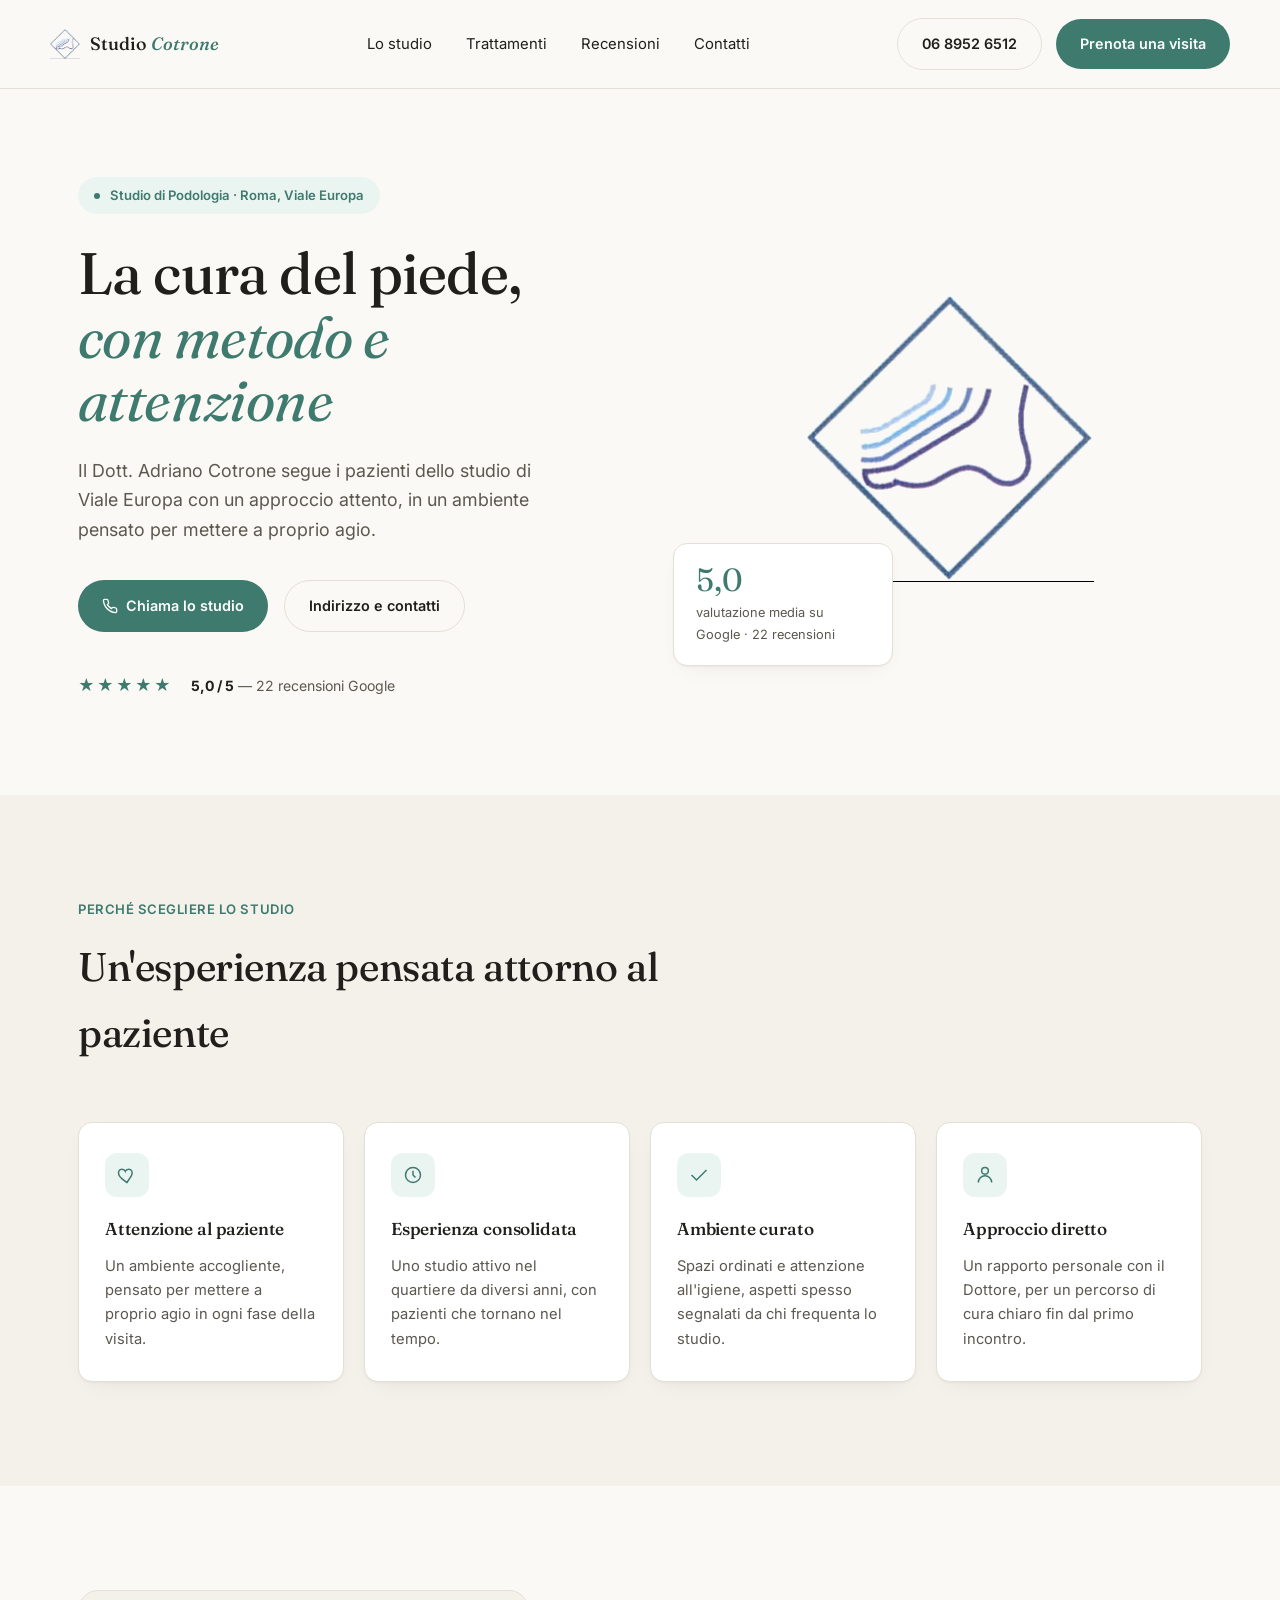
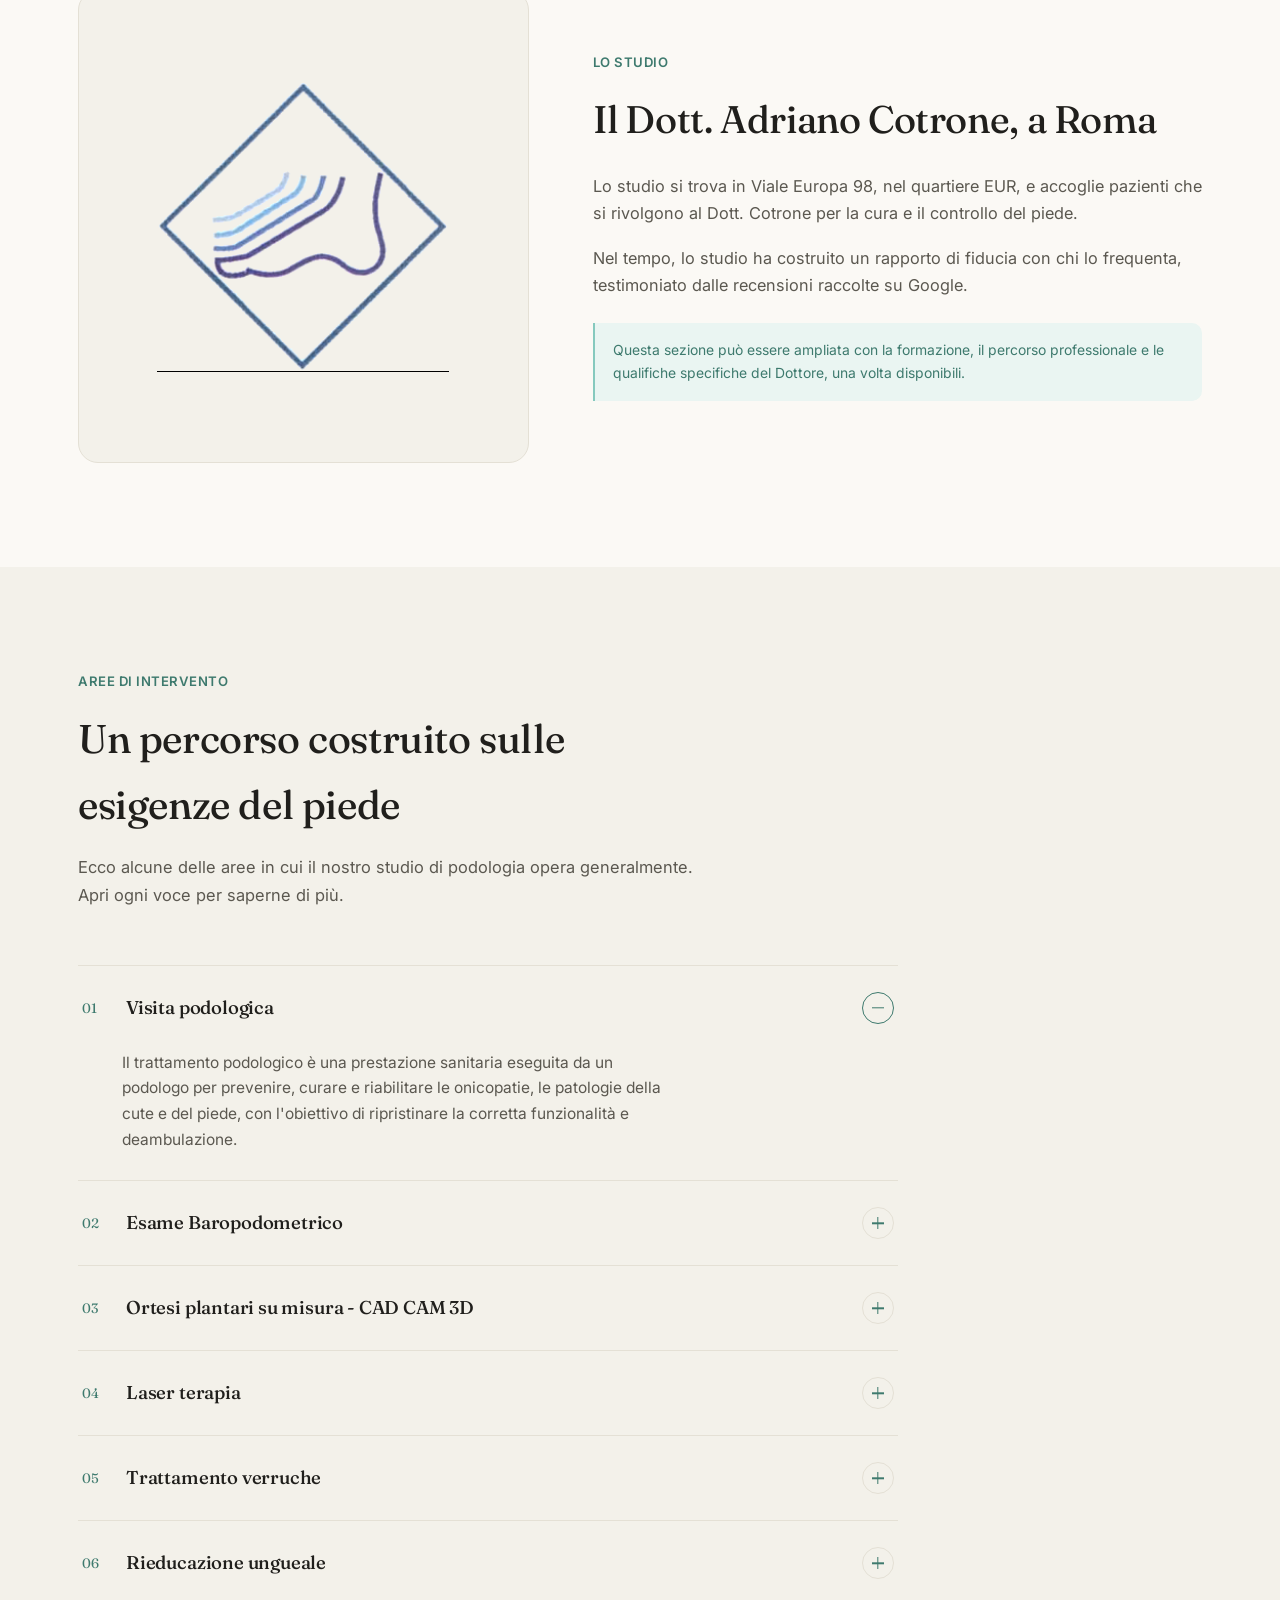
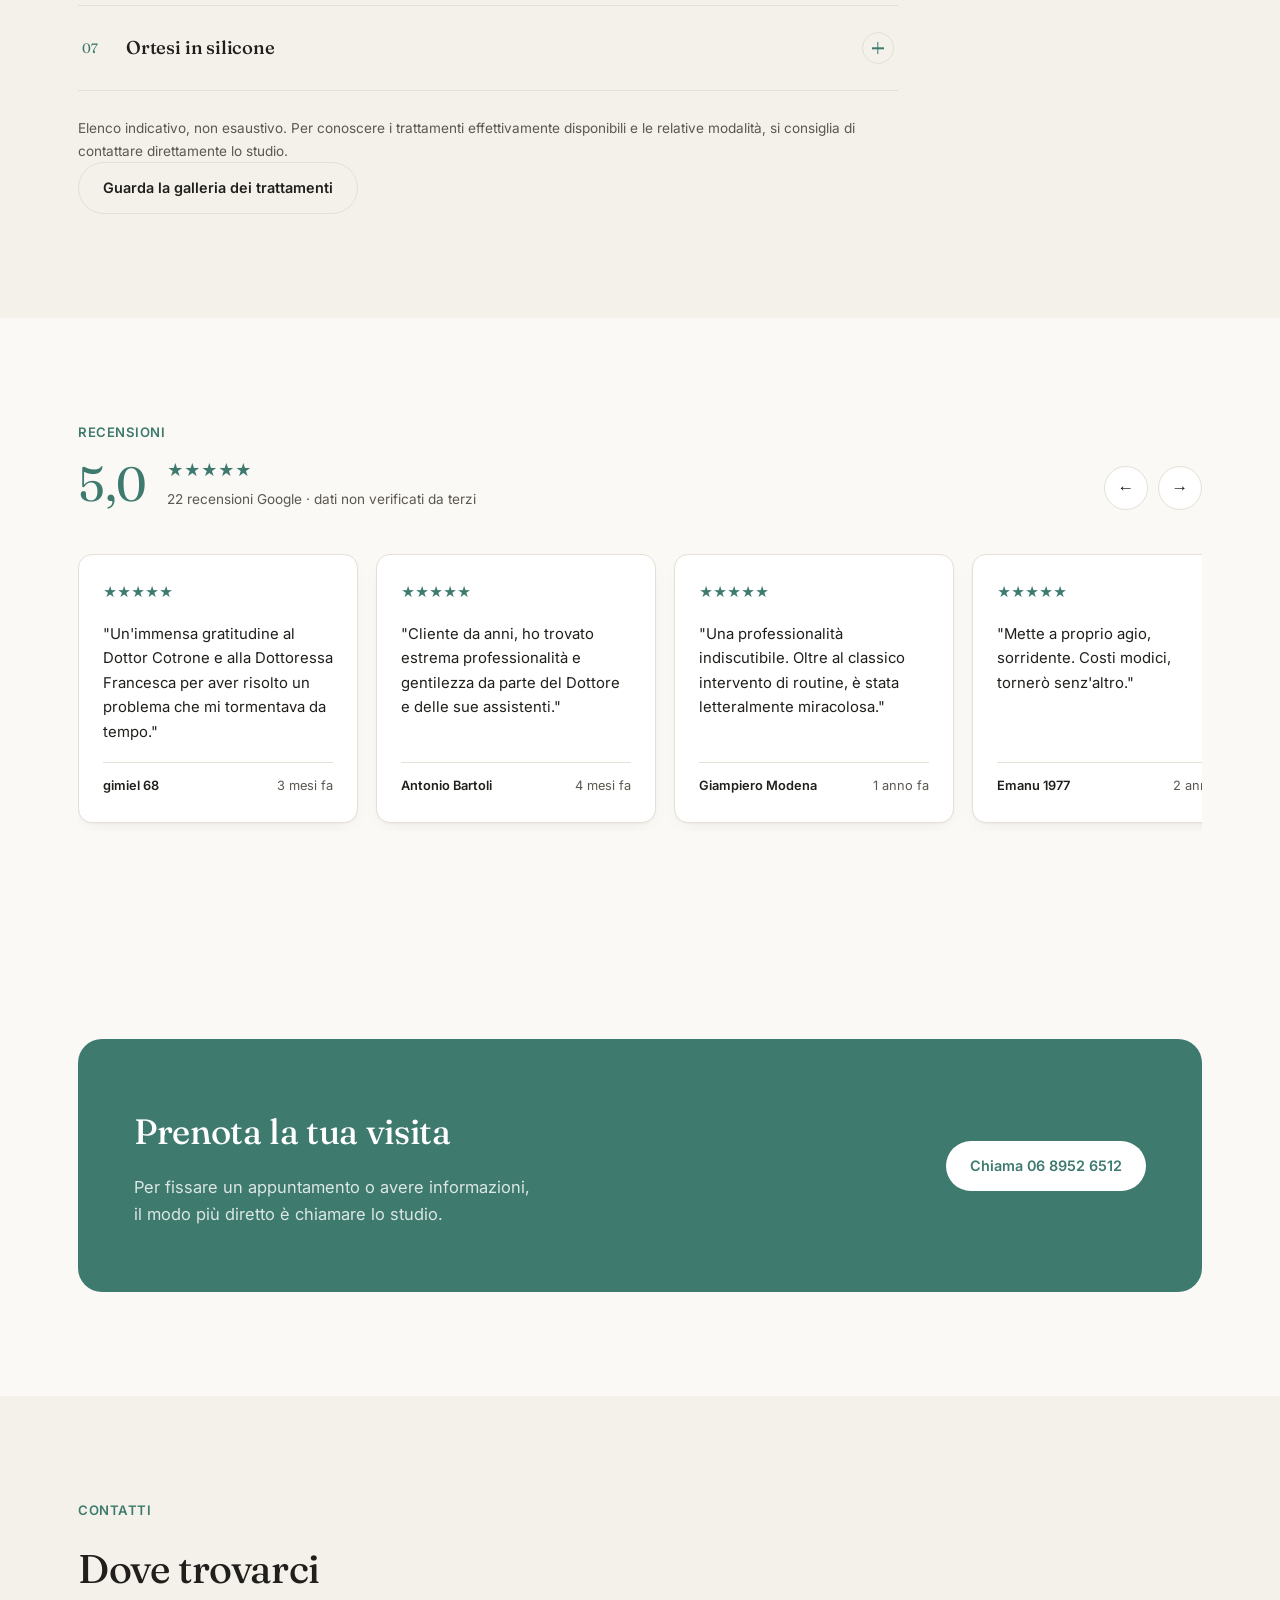
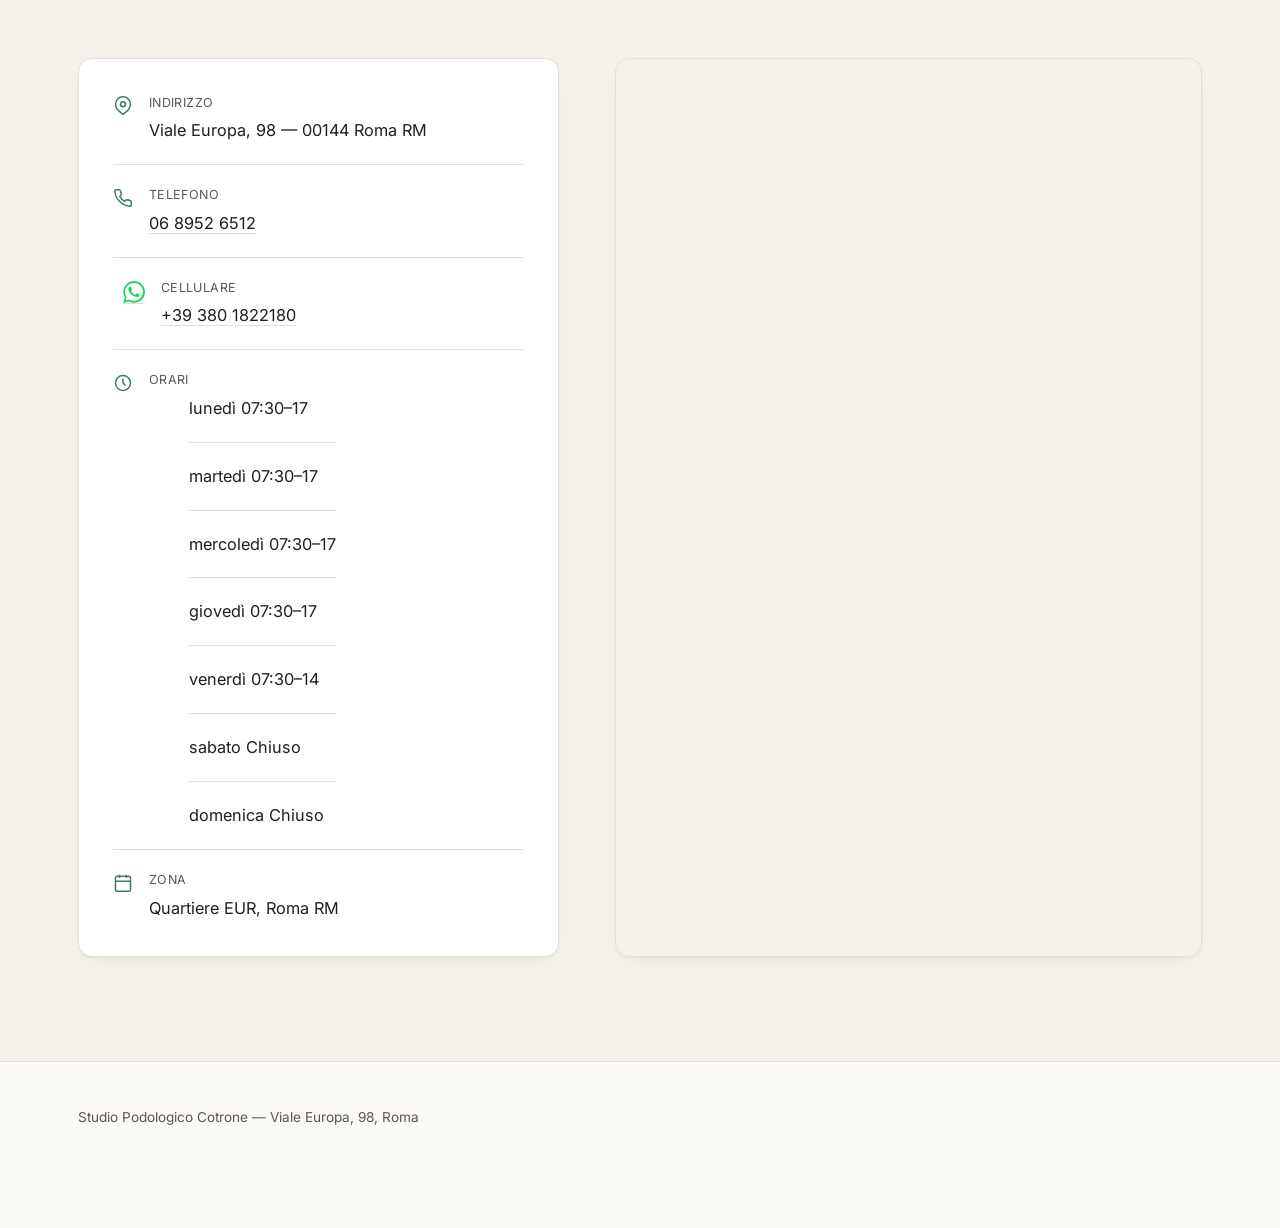
==== index.html @ b19f463c "Add files via upload" ====
<!DOCTYPE html>
<html lang="it">
<head>
<meta charset="UTF-8">
<meta name="viewport" content="width=device-width, initial-scale=1.0">
<title>Podologo Adriano Dott. Cotrone — Studio di Podologia a Roma</title>
<meta name="description" content="Studio di podologia del Dott. Adriano Cotrone, Viale Europa 98, Roma. Visite podologiche e trattamenti per la cura del piede.">
<link rel="preconnect" href="https://fonts.googleapis.com">
<link rel="preconnect" href="https://fonts.gstatic.com" crossorigin>
<link href="https://fonts.googleapis.com/css2?family=Fraunces:opsz,wght@9..144,340;9..144,440;9..144,560;9..144,620&family=Inter:wght@400;500;600;700&display=swap" rel="stylesheet">
<link rel="stylesheet" href="style.css">
</head>
<body>

<header id="siteHeader">
  <div class="wrap headerbar">
    <a class="brand" href="#top">
  <img class="mark" src="/media/logo-cotrone.png" alt="Studio Podologico Cotrone" width="30" height="30">
  <span class="name">Studio <em>Cotrone</em></span>
</a>
    <nav class="main-nav" aria-label="Navigazione principale">
      <a href="#chi-siamo">Lo studio</a>
      <a href="#trattamenti">Trattamenti</a>
      <a href="#recensioni">Recensioni</a>
      <a href="#contatti">Contatti</a>
    </nav>
    <div class="header-actions">
      <a class="btn btn-outline" href="tel:0689526512">06 8952 6512</a>
      <a class="btn btn-primary" href="prenota.html">Prenota una visita</a>
      <button class="hamburger" id="hamburger" aria-label="Apri il menu" aria-expanded="false"><span></span></button>
    </div>
  </div>
</header>

<div class="mobile-drawer" id="mobileDrawer">
  <a href="#chi-siamo">Lo studio</a>
  <a href="#trattamenti">Trattamenti</a>
  <a href="#recensioni">Recensioni</a>
  <a href="#contatti">Contatti</a>
  <a class="btn btn-primary" href="tel:0689526512">Chiama 06 8952 6512</a>
</div>

<main id="top">

  <section class="hero">
    <div class="wrap hero-grid">
      <div>
        <div class="eyebrow reveal in"><span class="dot"></span> Studio di Podologia · Roma, Viale Europa</div>
        <h1 class="reveal in">La cura del piede, <em>con metodo e attenzione</em></h1>
        <p class="lede reveal in">Il Dott. Adriano Cotrone segue i pazienti dello studio di Viale Europa con un approccio attento, in un ambiente pensato per mettere a proprio agio.</p>
        <div class="hero-actions reveal in">
          <a class="btn btn-primary" href="tel:0689526512">
            <svg width="16" height="16" viewBox="0 0 24 24" fill="none" stroke="currentColor" stroke-width="2"><path d="M22 16.92v3a2 2 0 0 1-2.18 2 19.79 19.79 0 0 1-8.63-3.07 19.5 19.5 0 0 1-6-6 19.79 19.79 0 0 1-3.07-8.67A2 2 0 0 1 4.11 2h3a2 2 0 0 1 2 1.72c.127.96.361 1.903.7 2.81a2 2 0 0 1-.45 2.11L8.09 9.91a16 16 0 0 0 6 6l1.27-1.27a2 2 0 0 1 2.11-.45c.907.339 1.85.573 2.81.7A2 2 0 0 1 22 16.92z"/></svg>
            Chiama lo studio
          </a>
          <a class="btn btn-outline" href="#contatti">Indirizzo e contatti</a>
        </div>
        <div class="trust-row reveal in">
          <span class="stars">★★★★★</span>
          <span class="trust-text"><strong>5,0 / 5</strong> — 22 recensioni Google</span>
        </div>
      </div>

      <div class="hero-visual reveal in">
  <div class="frame logo-frame">
    <img 
      src="/media/logo-cotrone.png" 
      alt="Logo Studio Podologico Cotrone"
      class="hero-logo"
    >
  </div>

  <div class="float-card">
    <div class="num">5,0</div>
    <div class="lab">valutazione media su Google · 22 recensioni</div>
  </div>
</div>
        
      </div>
    </div>
  </section>

  <section class="surface">
    <div class="wrap">
      <div class="section-head reveal">
        <div class="kicker">Perché scegliere lo studio</div>
        <h2>Un'esperienza pensata attorno al paziente</h2>
      </div>
      <div class="feature-grid">
        <div class="feature-card reveal">
          <div class="icon"><svg width="20" height="20" viewBox="0 0 24 24" fill="none" stroke="currentColor" stroke-width="1.8"><path d="M12 21s-7-4.35-9.5-8.5C0.7 8.5 2.5 5 6 5c2 0 3.5 1.2 4 2.5C10.5 6.2 12 5 14 5c3.5 0 5.3 3.5 3.5 7.5C15 16.65 12 21 12 21z"/></svg></div>
          <h3>Attenzione al paziente</h3>
          <p>Un ambiente accogliente, pensato per mettere a proprio agio in ogni fase della visita.</p>
        </div>
        <div class="feature-card reveal">
          <div class="icon"><svg width="20" height="20" viewBox="0 0 24 24" fill="none" stroke="currentColor" stroke-width="1.8"><circle cx="12" cy="12" r="9"/><path d="M12 7v5l3 3"/></svg></div>
          <h3>Esperienza consolidata</h3>
          <p>Uno studio attivo nel quartiere da diversi anni, con pazienti che tornano nel tempo.</p>
        </div>
        <div class="feature-card reveal">
          <div class="icon"><svg width="20" height="20" viewBox="0 0 24 24" fill="none" stroke="currentColor" stroke-width="1.8"><path d="M3 12l6 6L21 6"/></svg></div>
          <h3>Ambiente curato</h3>
          <p>Spazi ordinati e attenzione all'igiene, aspetti spesso segnalati da chi frequenta lo studio.</p>
        </div>
        <div class="feature-card reveal">
          <div class="icon"><svg width="20" height="20" viewBox="0 0 24 24" fill="none" stroke="currentColor" stroke-width="1.8"><path d="M20 21a8 8 0 1 0-16 0"/><circle cx="12" cy="7" r="4"/></svg></div>
          <h3>Approccio diretto</h3>
          <p>Un rapporto personale con il Dottore, per un percorso di cura chiaro fin dal primo incontro.</p>
        </div>
      </div>
    </div>
  </section>

  <section id="chi-siamo">
    <div class="wrap about-grid">
      <div class="about-visual reveal">
  <img 
    src="/media/logo-cotrone.png" 
    alt="Logo Studio Podologico Cotrone"
    class="about-logo"
  >
</div>
      <div class="about-text">
        <div class="kicker reveal">Lo studio</div>
        <h2 class="reveal" style="margin-bottom:22px; font-size:clamp(1.9rem,3.4vw,2.4rem);">Il Dott. Adriano Cotrone, a Roma</h2>
        <p class="reveal">Lo studio si trova in Viale Europa 98, nel quartiere EUR, e accoglie pazienti che si rivolgono al Dott. Cotrone per la cura e il controllo del piede.</p>
        <p class="reveal">Nel tempo, lo studio ha costruito un rapporto di fiducia con chi lo frequenta, testimoniato dalle recensioni raccolte su Google.</p>
        <div class="note-inline reveal">Questa sezione può essere ampliata con la formazione, il percorso professionale e le qualifiche specifiche del Dottore, una volta disponibili.</div>
      </div>
    </div>
  </section>

  <section class="surface" id="trattamenti">
    <div class="wrap">
      <div class="section-head reveal">
        <div class="kicker">Aree di intervento</div>
        <h2>Un percorso costruito sulle esigenze del piede</h2>
        <p>Ecco alcune delle aree in cui il nostro studio di podologia opera generalmente. Apri ogni voce per saperne di più.</p>
      </div>

      <div class="accordion reveal">
        <details class="acc-item" open>
          <summary>
            <div class="acc-title"><span class="idx">01</span><h3>Visita podologica</h3></div>
            <span class="acc-icon"></span>
          </summary>
          <div class="acc-body">Il trattamento podologico è una prestazione sanitaria eseguita da un podologo per prevenire, curare e riabilitare le onicopatie, le patologie della cute e del piede, con l'obiettivo di ripristinare la corretta funzionalità e deambulazione.</div>
        </details>
        <details class="acc-item">
          <summary>
            <div class="acc-title"><span class="idx">02</span><h3>Esame Baropodometrico</h3></div>
            <span class="acc-icon"></span>
          </summary>
          <div class="acc-body">L’esame baropodometrico o analisi del passo è un esame strumentale non invasivo che ci consente di valutare l’appoggio del piede. Con il test baropodometrico, effettuato con l’ausilio della pedana computerizzata, siamo in grado di rilevare e registrare la pressione statica e dinamica esercitata dai piedi al suolo.</div>
        </details>
        <details class="acc-item">
          <summary>
            <div class="acc-title"><span class="idx">03</span><h3>Ortesi plantari su misura - CAD CAM 3D</h3></div>
            <span class="acc-icon"></span>
          </summary>
          <div class="acc-body">Le ortesi plantari sono dispositivi medici su misura personalizzate in base alle necessità specifiche del paziente, tenendo conto delle sue deformità, della mobilità articolare e delle condizioni generali di salute.</div>
        </details>
        <details class="acc-item">
          <summary>
            <div class="acc-title"><span class="idx">04</span><h3>Laser terapia</h3></div>
            <span class="acc-icon"></span>
          </summary>
          <div class="acc-body">Con la laser terapia in podologia possiamo trattare: <ul>
            <li> Micosi e onicomicosi</li>
            <li> ⁠Verruche plantari</li>  
            <li> Algie del piede (Metatarsalgia, Fascite plantare, Tallonite) </li>
            <li> Trattamento antinfiammatorio e antiedemigeno</li>
            <li> ⁠Lesioni cutanee (Ulcere, lesioni da pressione)</li>
</ul>
</div>
        </details>


        <details class="acc-item">
          <summary>
            <div class="acc-title"><span class="idx">05</span><h3>Trattamento verruche </h3></div>
            <span class="acc-icon"></span>
          </summary>
          <div class="acc-body">Trattamento realizzato con metodi chimici o fisici in base alle necessità del paziente.</div>
        </details>


        <details class="acc-item">
  <summary>
    <div class="acc-title">
      <span class="idx">06</span>
      <h3>Rieducazione ungueale</h3>
    </div>
    <span class="acc-icon"></span>
  </summary>
  <div class="acc-body">
    Trattamento effettuato tramite metodiche di ORTONIXIA e RICOSTRUZIONE della lamina ungueale
  </div>
</details>

<details class="acc-item">
  <summary>
    <div class="acc-title">
      <span class="idx">07</span>
      <h3>Ortesi in silicone</h3>
    </div>
    <span class="acc-icon"></span>
  </summary>
  <div class="acc-body">
    Le ortesi in silicone (o ortoplastie) sono dispositivi medici su misura modellati direttamente sul piede del paziente per proteggere, correggere o dare sollievo alle dita.
  </div>
</details>

      </div>
      <p class="acc-note">Elenco indicativo, non esaustivo. Per conoscere i trattamenti effettivamente disponibili e le relative modalità, si consiglia di contattare direttamente lo studio.</p>
      <p class="acc-cta"><a class="btn btn-outline" href="trattamenti.html">Guarda la galleria dei trattamenti</a></p>
    </div>
  </section>

  <section id="recensioni">
    <div class="wrap">
      <div class="rev-top reveal">
        <div>
          <div class="kicker">Recensioni</div>
          <div class="rev-score">
            <span class="big">5,0</span>
            <div>
              <div class="stars">★★★★★</div>
              <div class="sub">22 recensioni Google · dati non verificati da terzi</div>
            </div>
          </div>
        </div>
        <div class="rev-nav-btns">
          <button type="button" id="revPrev" aria-label="Recensioni precedenti">←</button>
          <button type="button" id="revNext" aria-label="Recensioni successive">→</button>
        </div>
      </div>

      <div class="rev-scroller reveal" id="revScroller">
        <div class="rev-card"><div class="stars-sm">★★★★★</div><p class="quote">"Un'immensa gratitudine al Dottor Cotrone e alla Dottoressa Francesca per aver risolto un problema che mi tormentava da tempo."</p><div class="who"><strong>gimiel 68</strong><span>3 mesi fa</span></div></div>
        <div class="rev-card"><div class="stars-sm">★★★★★</div><p class="quote">"Cliente da anni, ho trovato estrema professionalità e gentilezza da parte del Dottore e delle sue assistenti."</p><div class="who"><strong>Antonio Bartoli</strong><span>4 mesi fa</span></div></div>
        <div class="rev-card"><div class="stars-sm">★★★★★</div><p class="quote">"Una professionalità indiscutibile. Oltre al classico intervento di routine, è stata letteralmente miracolosa."</p><div class="who"><strong>Giampiero Modena</strong><span>1 anno fa</span></div></div>
        <div class="rev-card"><div class="stars-sm">★★★★★</div><p class="quote">"Mette a proprio agio, sorridente. Costi modici, tornerò senz'altro."</p><div class="who"><strong>Emanu 1977</strong><span>2 anni fa</span></div></div>
        <div class="rev-card"><div class="stars-sm">★★★★★</div><p class="quote">"Elevata professionalità, personale gentile e preparato. Studio ben curato, con spiccata attenzione alla sterilità."</p><div class="who"><strong>Gianluca Nicolai</strong><span>5 anni fa</span></div></div>
        <div class="rev-card"><div class="stars-sm">★★★★★</div><p class="quote">"Mio marito, con piedi molto problematici, l'ha definito il miglior podologo a cui si sia mai affidato."</p><div class="who"><strong>Loretta Baldassarri</strong><span>8 anni fa</span></div></div>
        <div class="rev-card"><div class="stars-sm">★★★★★</div><p class="quote">"Un punto di riferimento: professionalità unita a eleganza e cortesia."</p><div class="who"><strong>Elisabetta Vellone</strong><span>8 mesi fa</span></div></div>
        <div class="rev-card"><div class="stars-sm">★★★★★</div><p class="quote">"Persone molto disponibili e qualificate: hanno risolto subito il problema al piede."</p><div class="who"><strong>Alberto Amodeo</strong><span>7 anni fa</span></div></div>
        <div class="rev-card"><div class="stars-sm">★★★★★</div><p class="quote">"Personale altamente qualificato: risolve sempre i problemi dovuti a scarpe strette e postura errata."</p><div class="who"><strong>Claire Re</strong><span>6 anni fa</span></div></div>
        <div class="rev-card"><div class="stars-sm">★★★★★</div><p class="quote">"Ho portato mia figlia di 4 anni per un problema all'alluce: disponibili, gentili e professionali."</p><div class="who"><strong>I&amp;D</strong><span>4 anni fa</span></div></div>
        <div class="rev-card"><div class="stars-sm">★★★★★</div><p class="quote">"Ambiente pulito e ben organizzato, sia negli appuntamenti che nella professionalità."</p><div class="who"><strong>Paolo Volante</strong><span>5 anni fa</span></div></div>
        <div class="rev-card"><div class="stars-sm">★★★★★</div><p class="quote">"Ho risolto un problema enorme che mi portavo da mesi: ringrazio il dottore e tutto il suo staff."</p><div class="who"><strong>Maria Antonietta Conforti</strong><span>3 anni fa</span></div></div>
        <div class="rev-card"><div class="stars-sm">★★★★★</div><p class="quote">"Ringrazio il dottore e tutto il fantastico staff per la competenza e la professionalità."</p><div class="who"><strong>Laura Venturi</strong><span>3 anni fa</span></div></div>
        <div class="rev-card"><div class="stars-sm">★★★★★</div><p class="quote">"Ha risolto tutti i miei problemi, anche quelli posturali."</p><div class="who"><strong>Emanuele G.</strong><span>8 anni fa</span></div></div>
        <div class="rev-card"><div class="stars-sm">★★★★★</div><p class="quote">"Super podologo, ha risolto tutti i miei problemi."</p><div class="who"><strong>Claudio T</strong><span>1 anno fa</span></div></div>
        <div class="rev-card"><div class="stars-sm">★★★★★</div><p class="quote empty">Recensione a 5 stelle, senza commento pubblico.</p><div class="who"><strong>Francesca Cusano</strong><span>11 mesi fa</span></div></div>
        <div class="rev-card"><div class="stars-sm">★★★★★</div><p class="quote empty">Recensione a 5 stelle, senza commento pubblico.</p><div class="who"><strong>Ale</strong><span>1 anno fa</span></div></div>
        <div class="rev-card"><div class="stars-sm">★★★★★</div><p class="quote empty">Recensione a 5 stelle, senza commento pubblico.</p><div class="who"><strong>Valeria Mazzei</strong><span>2 anni fa</span></div></div>
        <div class="rev-card"><div class="stars-sm">★★★★★</div><p class="quote empty">Recensione a 5 stelle, senza commento pubblico.</p><div class="who"><strong>Francesca Palladino</strong><span>3 anni fa</span></div></div>
        <div class="rev-card"><div class="stars-sm">★★★★★</div><p class="quote empty">Recensione a 5 stelle, senza commento pubblico.</p><div class="who"><strong>Sabrina Sciamanna</strong><span>4 anni fa</span></div></div>
        <div class="rev-card"><div class="stars-sm">★★★★★</div><p class="quote empty">Recensione a 5 stelle, senza commento pubblico.</p><div class="who"><strong>Valeria Piscione</strong><span>8 anni fa</span></div></div>
        <div class="rev-card"><div class="stars-sm">★★★★★</div><p class="quote empty">Recensione a 5 stelle, senza commento pubblico.</p><div class="who"><strong>Daniele Morichi</strong><span>9 anni fa</span></div></div>
      </div>
    </div>
  </section>

  <section>
    <div class="wrap">
      <div class="cta-banner reveal">
        <div>
          <h2>Prenota la tua visita</h2>
          <p>Per fissare un appuntamento o avere informazioni, il modo più diretto è chiamare lo studio.</p>
        </div>
        <a class="btn btn-primary" href="tel:0689526512">Chiama 06 8952 6512</a>
      </div>
    </div>
  </section>

  <section class="surface" id="contatti">
    <div class="wrap">
      <div class="section-head reveal">
        <div class="kicker">Contatti</div>
        <h2>Dove trovarci</h2>
      </div>
      <div class="contact-grid">
        <div class="info-card reveal">
          <ul class="info-rows">
            <li>
              <svg class="ic" viewBox="0 0 24 24" fill="none" stroke="currentColor" stroke-width="1.8"><path d="M21 10c0 6-9 12-9 12s-9-6-9-12a9 9 0 1 1 18 0z"/><circle cx="12" cy="10" r="3"/></svg>
              <div><div class="k">Indirizzo</div><div class="v">Viale Europa, 98 — 00144 Roma RM</div></div>
            </li>
            <li>
              <svg class="ic" viewBox="0 0 24 24" fill="none" stroke="currentColor" stroke-width="1.8"><path d="M22 16.92v3a2 2 0 0 1-2.18 2 19.79 19.79 0 0 1-8.63-3.07 19.5 19.5 0 0 1-6-6 19.79 19.79 0 0 1-3.07-8.67A2 2 0 0 1 4.11 2h3a2 2 0 0 1 2 1.72c.127.96.361 1.903.7 2.81a2 2 0 0 1-.45 2.11L8.09 9.91a16 16 0 0 0 6 6l1.27-1.27a2 2 0 0 1 2.11-.45c.907.339 1.85.573 2.81.7A2 2 0 0 1 22 16.92z"/></svg>
              <div><div class="k">Telefono</div><div class="v"><a href="tel:0689526512">06 8952 6512</a></div></div>
            </li>

            

            <li>
              <div class="v">
  
  <a href="https://wa.me/393801822180" class="whatsapp-link" target="_blank" aria-label="Contatta su WhatsApp">
    <svg viewBox="0 0 24 24" aria-hidden="true">
      <path d="M20.5 3.5A11.8 11.8 0 0 0 12.1 0C5.6 0 .3 5.3.3 11.8c0 2.1.6 4.2 1.7 6L.2 24l6.3-1.7a11.8 11.8 0 0 0 5.6 1.4h.1c6.5 0 11.8-5.3 11.8-11.8 0-3.2-1.2-6.2-3.5-8.4zM12.1 21.7c-1.8 0-3.6-.5-5.1-1.4l-.4-.2-3.7 1 1-3.6-.2-.4a9.8 9.8 0 1 1 8.4 4.6zm5.4-7.3c-.3-.2-1.8-.9-2.1-1-.3-.1-.5-.2-.7.2-.2.3-.8 1-1 1.2-.2.2-.4.2-.7.1-.3-.2-1.3-.5-2.4-1.5-.9-.8-1.5-1.8-1.7-2.1-.2-.3 0-.5.1-.7.1-.1.3-.4.5-.6.2-.2.2-.3.3-.5.1-.2 0-.4 0-.5-.1-.1-.7-1.7-.9-2.3-.2-.6-.5-.5-.7-.5h-.6c-.2 0-.5.1-.8.4-.3.3-1 1-1 2.5s1.1 2.9 1.2 3.1c.2.2 2.1 3.2 5.1 4.5.7.3 1.3.5 1.7.6.7.2 1.4.2 1.9.1.6-.1 1.8-.7 2.1-1.4.3-.7.3-1.3.2-1.4-.1-.1-.3-.2-.6-.4z"/>
    </svg>
  </a>
</div>
              
              <div><div class="k">Cellulare</div><div class="v"><a href="tel:0689526512">+39 380 1822180</a></div></div>
            </li>

            <li>
              <svg class="ic" viewBox="0 0 24 24" fill="none" stroke="currentColor" stroke-width="1.8"><circle cx="12" cy="12" r="9"/><path d="M12 7v5l3 3"/></svg>
              <div><div class="k">Orari</div><div class="v">
                <ul>
                <li>lunedì	07:30–17</li>                
                <li>martedì	07:30–17</li>
                <li>mercoledì	07:30–17</li>
                <li>giovedì	07:30–17</li>
                <li>venerdì	07:30–14</li>
                <li>sabato	Chiuso</li>
                <li>domenica	Chiuso</li>
              </ul>
              </div></div>
            </li>
            <li>
              <svg class="ic" viewBox="0 0 24 24" fill="none" stroke="currentColor" stroke-width="1.8"><rect x="3" y="4" width="18" height="18" rx="2"/><path d="M16 2v4M8 2v4M3 10h18"/></svg>
              <div><div class="k">Zona</div><div class="v">Quartiere EUR, Roma RM</div></div>
            </li>
          </ul>
        </div>
        <div class="map-card reveal">
          <iframe title="Mappa dello studio" loading="lazy" referrerpolicy="no-referrer-when-downgrade" src="https://www.google.com/maps?q=Viale+Europa+98+00144+Roma+RM&output=embed"></iframe>
        </div>
      </div>
    </div>
  </section>

</main>

<footer>
  <div class="wrap footer-grid">
    <span>Studio Podologico Cotrone — Viale Europa, 98, Roma</span>
    
  </div>
</footer>

<div class="mobile-callbar">
  <a class="btn btn-primary" href="tel:0689526512">
    <svg width="16" height="16" viewBox="0 0 24 24" fill="none" stroke="currentColor" stroke-width="2"><path d="M22 16.92v3a2 2 0 0 1-2.18 2 19.79 19.79 0 0 1-8.63-3.07 19.5 19.5 0 0 1-6-6 19.79 19.79 0 0 1-3.07-8.67A2 2 0 0 1 4.11 2h3a2 2 0 0 1 2 1.72c.127.96.361 1.903.7 2.81a2 2 0 0 1-.45 2.11L8.09 9.91a16 16 0 0 0 6 6l1.27-1.27a2 2 0 0 1 2.11-.45c.907.339 1.85.573 2.81.7A2 2 0 0 1 22 16.92z"/></svg>
    Chiama ora — 06 8952 6512
  </a>
</div>

<script>
  // header shadow on scroll
  var header = document.getElementById('siteHeader');
  window.addEventListener('scroll', function(){
    header.classList.toggle('scrolled', window.scrollY > 8);
  });

  // mobile drawer
  var hamburger = document.getElementById('hamburger');
  var drawer = document.getElementById('mobileDrawer');
  function closeDrawer(){
    drawer.classList.remove('open');
    hamburger.classList.remove('open');
    hamburger.setAttribute('aria-expanded','false');
  }
  hamburger.addEventListener('click', function(){
    var open = drawer.classList.toggle('open');
    hamburger.classList.toggle('open', open);
    hamburger.setAttribute('aria-expanded', open ? 'true' : 'false');
  });
  drawer.querySelectorAll('a').forEach(function(a){ a.addEventListener('click', closeDrawer); });

  // reviews scroller
  var scroller = document.getElementById('revScroller');
  var step = 300;
  document.getElementById('revPrev').addEventListener('click', function(){
    scroller.scrollBy({left: -step * 2, behavior: 'smooth'});
  });
  document.getElementById('revNext').addEventListener('click', function(){
    scroller.scrollBy({left: step * 2, behavior: 'smooth'});
  });

  // scroll reveal
  var reveals = document.querySelectorAll('.reveal:not(.in)');
  if('IntersectionObserver' in window){
    var io = new IntersectionObserver(function(entries){
      entries.forEach(function(e){
        if(e.isIntersecting){ e.target.classList.add('in'); io.unobserve(e.target); }
      });
    }, {threshold:0.12});
    reveals.forEach(function(el){ io.observe(el); });
  } else {
    reveals.forEach(function(el){ el.classList.add('in'); });
  }
</script>

</body>
</html>
---- style.css ----
:root{
    --acqua:#86C9BE;
    --acqua-600:#5FA99A;
    --acqua-700:#3E7A6E;
    --acqua-tint:#EAF5F2;
    --avorio:#FBF9F5;
    --superficie:#F3F1EA;
    --bordo:#E4E0D5;
    --antracite:#201F1C;
    --grigio-testo:#5B5850;
    --beige:#EFE7D8;
    --radius:14px;
    --serif:'Fraunces', serif;
    --sans:'Inter', sans-serif;
    --ombra: 0 1px 2px rgba(32,31,28,0.04), 0 8px 24px -12px rgba(32,31,28,0.10);
  }
  *{box-sizing:border-box;}
  html{scroll-behavior:smooth;}
  @media (prefers-reduced-motion: reduce){
    html{scroll-behavior:auto;}
    *{animation-duration:0.001ms !important; transition-duration:0.001ms !important;}
  }
  body{
    margin:0; background:var(--avorio); color:var(--antracite);
    font-family:var(--sans); font-size:16.5px; line-height:1.65;
    -webkit-font-smoothing:antialiased;
  }
  a{color:inherit;}
  img,svg{max-width:100%; display:block;}
  .wrap{max-width:1180px; margin:0 auto; padding:0 28px;}
  @media (max-width:640px){ .wrap{padding:0 20px;} }
  ::selection{background:var(--acqua); color:var(--antracite);}

  h1,h2,h3{font-family:var(--serif); font-weight:460; margin:0; letter-spacing:-0.01em;}
  p{margin:0;}

  /* ---------------- reveal ---------------- */
  .reveal{opacity:0; transform:translateY(18px); transition:opacity .7s ease, transform .7s ease;}
  .reveal.in{opacity:1; transform:translateY(0);}

  /* ---------------- Header ---------------- */
  header{
    position:sticky; top:0; z-index:100;
    background:rgba(251,249,245,0.9); backdrop-filter:blur(10px);
    border-bottom:1px solid var(--bordo);
    transition:box-shadow .3s ease;
  }
  header.scrolled{box-shadow:0 6px 24px -18px rgba(32,31,28,0.25);}
  .headerbar{display:flex; align-items:center; justify-content:space-between; padding:18px 0;}
  .brand{display:flex; align-items:center; gap:10px; font-family:var(--serif); font-size:1.12rem; font-weight:500; text-decoration:none; color:var(--antracite);}
  .brand .mark{width:30px; height:30px; flex:none; object-fit:contain;}
  .brand .name em{font-style:italic; color:var(--acqua-700);}

  nav.main-nav{display:flex; align-items:center; gap:34px; font-size:0.93rem;}
  nav.main-nav a{text-decoration:none; position:relative; padding:6px 0; color:var(--antracite);}
  nav.main-nav a::after{content:""; position:absolute; left:0; bottom:0; width:100%; height:1.5px; background:var(--acqua-700); transform:scaleX(0); transform-origin:right; transition:transform .25s ease;}
  nav.main-nav a:hover::after{transform:scaleX(1); transform-origin:left;}
  .header-actions{display:flex; align-items:center; gap:14px;}
  .btn{
    display:inline-flex; align-items:center; gap:8px; text-decoration:none;
    font-family:var(--sans); font-weight:600; font-size:0.9rem; cursor:pointer; border:none;
    border-radius:999px; padding:13px 24px; transition:background .2s ease, color .2s ease, transform .15s ease;
  }
  .btn-primary{background:var(--acqua-700); color:#fff;}
  .btn-primary:hover{background:#345F55;}
  .btn-primary:active{transform:scale(0.97);}
  .btn-outline{background:transparent; color:var(--antracite); border:1px solid var(--bordo);}
  .btn-outline:hover{border-color:var(--acqua-700); color:var(--acqua-700);}
  a:focus-visible, button:focus-visible, summary:focus-visible{outline:2px solid var(--acqua-700); outline-offset:3px; border-radius:4px;}

  .hamburger{display:none; width:42px; height:42px; border-radius:50%; border:1px solid var(--bordo); background:transparent; cursor:pointer; position:relative;}
  .hamburger span, .hamburger span::before, .hamburger span::after{
    content:""; position:absolute; left:12px; width:18px; height:1.6px; background:var(--antracite);
    transition:transform .25s ease, opacity .25s ease;
  }
  .hamburger span{top:20px;}
  .hamburger span::before{content:""; top:-6px; left:0;}
  .hamburger span::after{content:""; top:6px; left:0;}
  .hamburger.open span{background:transparent;}
  .hamburger.open span::before{transform:translateY(6px) rotate(45deg);}
  .hamburger.open span::after{transform:translateY(-6px) rotate(-45deg);}

  @media (max-width:860px){
    nav.main-nav{display:none;}
    .header-actions .btn-outline{display:none;}
    .hamburger{display:block;}
  }

  .mobile-drawer{
    position:fixed; inset:0; z-index:99; background:var(--avorio);
    display:flex; flex-direction:column; padding:100px 32px 40px;
    transform:translateY(-8px); opacity:0; pointer-events:none;
    transition:opacity .25s ease, transform .25s ease;
  }
  .mobile-drawer.open{opacity:1; transform:translateY(0); pointer-events:auto;}
  .mobile-drawer a{
    text-decoration:none; color:var(--antracite); font-family:var(--serif); font-size:1.7rem;
    padding:16px 0; border-bottom:1px solid var(--bordo);
  }
  .mobile-drawer .btn{margin-top:30px; justify-content:center;}

  /* ---------------- Hero ---------------- */
  .hero{padding:88px 0 96px; position:relative; overflow:hidden;}
  .hero-grid{display:grid; grid-template-columns:1.05fr 0.95fr; gap:60px; align-items:center;}
  @media (max-width:900px){ .hero-grid{grid-template-columns:1fr; gap:48px;} }
  .eyebrow{display:inline-flex; align-items:center; gap:10px; background:var(--acqua-tint); color:var(--acqua-700); font-size:0.82rem; font-weight:600; padding:8px 16px; border-radius:999px; margin-bottom:28px;}
  .eyebrow .dot{width:6px; height:6px; border-radius:50%; background:var(--acqua-700);}
  h1{font-size:clamp(2.5rem, 4.6vw, 3.65rem); line-height:1.08; max-width:14ch; margin-bottom:24px;}
  h1 em{font-style:italic; color:var(--acqua-700); font-weight:400;}
  .hero p.lede{font-size:1.12rem; color:var(--grigio-testo); max-width:44ch; margin-bottom:36px;}
  .hero-actions{display:flex; gap:16px; flex-wrap:wrap; margin-bottom:40px;}
  .trust-row{display:flex; align-items:center; gap:18px; flex-wrap:wrap;}
  .trust-row .stars{color:var(--acqua-700); letter-spacing:2px; font-size:1rem;}
  .trust-row .trust-text{font-size:0.88rem; color:var(--grigio-testo);}
  .trust-row .trust-text strong{color:var(--antracite);}

  .hero-visual{position:relative;}
  .hero-visual .logo-frame {
  display: flex;
  align-items: center;
  justify-content: center;
  padding: 60px;
}

.whatsapp-link {
  display: inline-flex;
  align-items: center;
  justify-content: center;
  margin-left: 10px;
  vertical-align: middle;
}

.whatsapp-link svg {
  width: 22px;
  height: 22px;
  fill: #25D366;
}

.hero-logo {
  width: 75%;
  height: 75%;
  object-fit: contain;
}
  .float-card{
    position:absolute; bottom:-24px; left:-24px; background:#fff; border:1px solid var(--bordo);
    border-radius:var(--radius); padding:20px 22px; box-shadow:var(--ombra); max-width:220px;
  }
  @media (max-width:520px){ .float-card{left:0; bottom:-18px; padding:16px 18px;} }
  .float-card .num{font-family:var(--serif); font-size:2rem; color:var(--acqua-700); line-height:1;}
  .float-card .lab{font-size:0.8rem; color:var(--grigio-testo); margin-top:6px;}

  /* ---------------- Section shell ---------------- */
  section{padding:104px 0;}
  @media (max-width:640px){ section{padding:72px 0;} }
  .kicker{font-size:0.82rem; font-weight:600; letter-spacing:0.04em; text-transform:uppercase; color:var(--acqua-700); margin-bottom:14px;}
  .section-head{max-width:640px; margin-bottom:56px;}
  .section-head h2{font-size:clamp(1.9rem,3.4vw,2.5rem); margin-bottom:16px;}
  .section-head p{color:var(--grigio-testo); font-size:1.03rem;}

  /* ---------------- Valori / feature cards ---------------- */
  .surface{background:var(--superficie);}
  .feature-grid{display:grid; grid-template-columns:repeat(4,1fr); gap:20px;}
  @media (max-width:940px){ .feature-grid{grid-template-columns:1fr 1fr;} }
  @media (max-width:560px){ .feature-grid{grid-template-columns:1fr;} }
  .feature-card{
    background:#fff; border:1px solid var(--bordo); border-radius:var(--radius); padding:30px 26px;
    box-shadow:var(--ombra); transition:transform .25s ease, box-shadow .25s ease;
  }
  .feature-card:hover{transform:translateY(-4px); box-shadow:0 16px 34px -18px rgba(32,31,28,0.22);}
  .feature-card .icon{
    width:44px; height:44px; border-radius:12px; background:var(--acqua-tint); color:var(--acqua-700);
    display:flex; align-items:center; justify-content:center; margin-bottom:18px;
  }
  .feature-card h3{font-size:1.08rem; margin-bottom:10px; font-weight:520;}
  .feature-card p{font-size:0.92rem; color:var(--grigio-testo);}

  /* ---------------- Chi siamo ---------------- */
  .about-grid{display:grid; grid-template-columns:0.85fr 1.15fr; gap:64px; align-items:center;}
  @media (max-width:900px){ .about-grid{grid-template-columns:1fr; gap:40px;} }
  .about-visual{
    aspect-ratio:1/1.05; border-radius:20px; background:var(--superficie); border:1px solid var(--bordo);
    display:flex; align-items:center; justify-content:center; position:relative; overflow:hidden;
  }
  .about-visual svg{width:62%; height:62%;}
  .about-text p{color:var(--grigio-testo); margin-bottom:18px; font-size:1.02rem;}
  .about-text p:last-of-type{margin-bottom:0;}
  .note-inline{
    margin-top:24px; padding:16px 18px; border-left:2px solid var(--acqua); background:var(--acqua-tint);
    border-radius:0 10px 10px 0; font-size:0.87rem; color:var(--acqua-700);
  }

  /* ---------------- Trattamenti (accordion) ---------------- */
  .accordion{border-top:1px solid var(--bordo); max-width:820px;}
  details.acc-item{border-bottom:1px solid var(--bordo);}
  details.acc-item summary{
    list-style:none; cursor:pointer; padding:26px 4px; display:flex; align-items:center; justify-content:space-between; gap:24px;
  }
  details.acc-item summary::-webkit-details-marker{display:none;}
  .acc-title{display:flex; align-items:center; gap:18px;}
  .acc-title .idx{font-family:var(--serif); font-size:0.85rem; color:var(--acqua-700); min-width:26px;}
  .acc-title h3{font-size:1.16rem; font-weight:500;}
  .acc-icon{flex:none; width:32px; height:32px; border-radius:50%; border:1px solid var(--bordo); position:relative; transition:border-color .2s ease;}
  details[open] .acc-icon{border-color:var(--acqua-700);}
  .acc-icon::before, .acc-icon::after{content:""; position:absolute; top:50%; left:50%; background:var(--acqua-700);}
  .acc-icon::before{width:12px; height:1.4px; transform:translate(-50%,-50%);}
  .acc-icon::after{width:1.4px; height:12px; transform:translate(-50%,-50%); transition:transform .25s ease, opacity .25s ease;}
  details[open] .acc-icon::after{transform:translate(-50%,-50%) rotate(90deg); opacity:0;}
  .acc-body{padding:0 4px 28px 44px; max-width:60ch; color:var(--grigio-testo); font-size:0.97rem;}
  .acc-note{max-width:820px; margin-top:26px; font-size:0.85rem; color:var(--grigio-testo);}

  /* ---------------- Recensioni ---------------- */
  .rev-top{display:flex; align-items:flex-end; justify-content:space-between; flex-wrap:wrap; gap:24px; margin-bottom:44px;}
  .rev-score{display:flex; align-items:center; gap:20px;}
  .rev-score .big{font-family:var(--serif); font-size:3rem; color:var(--acqua-700); line-height:1;}
  .rev-score .stars{color:var(--acqua-700); font-size:1rem; margin-bottom:4px;}
  .rev-score .sub{font-size:0.85rem; color:var(--grigio-testo);}
  .rev-nav-btns{display:flex; gap:10px;}
  .rev-nav-btns button{
    width:44px; height:44px; border-radius:50%; border:1px solid var(--bordo); background:#fff;
    color:var(--antracite); cursor:pointer; font-size:1.05rem; transition:border-color .2s ease, color .2s ease;
  }

  

  .about-logo {
  width: 65%;
  height: 65%;
  object-fit: contain;
}
  
  .rev-nav-btns button:hover{border-color:var(--acqua-700); color:var(--acqua-700);}

  .rev-scroller{
    display:flex; gap:18px; overflow-x:auto; scroll-snap-type:x proximity; padding-bottom:8px;
    -webkit-overflow-scrolling:touch; scrollbar-width:thin; scrollbar-color:var(--acqua-700) var(--superficie);
  }
  .rev-scroller::-webkit-scrollbar{height:6px;}
  .rev-scroller::-webkit-scrollbar-thumb{background:var(--acqua-700); border-radius:4px;}
  .rev-card{
    scroll-snap-align:start; flex:0 0 280px; background:#fff; border:1px solid var(--bordo); border-radius:var(--radius);
    padding:26px 24px; display:flex; flex-direction:column; gap:18px; min-height:200px; box-shadow:var(--ombra);
  }
  .rev-card .stars-sm{color:var(--acqua-700); font-size:0.85rem;}
  .rev-card .quote{font-size:0.93rem; color:var(--antracite); flex:1;}
  .rev-card .quote.empty{color:#9C9789; font-style:italic;}
  .rev-card .who{display:flex; justify-content:space-between; gap:10px; font-size:0.8rem; color:var(--grigio-testo); border-top:1px solid var(--bordo); padding-top:12px;}
  .rev-card .who strong{color:var(--antracite); font-weight:600;}

  /* ---------------- CTA banner ---------------- */
  .cta-banner{
    background:var(--acqua-700); color:#fff; border-radius:24px; padding:64px 56px;
    display:flex; align-items:center; justify-content:space-between; gap:40px; flex-wrap:wrap;
  }
  @media (max-width:640px){ .cta-banner{padding:44px 30px;} }
  .cta-banner h2{color:#fff; font-size:clamp(1.7rem,3.2vw,2.2rem); max-width:16ch;}
  .cta-banner p{color:rgba(255,255,255,0.82); margin-top:12px; max-width:40ch;}
  .cta-banner .btn-primary{background:#fff; color:var(--acqua-700);}
  .cta-banner .btn-primary:hover{background:var(--avorio);}

  /* ---------------- Contatti ---------------- */
  .contact-grid{display:grid; grid-template-columns:0.9fr 1.1fr; gap:56px;}
  @media (max-width:900px){ .contact-grid{grid-template-columns:1fr; gap:36px;} }
  .info-card{background:#fff; border:1px solid var(--bordo); border-radius:var(--radius); padding:34px; box-shadow:var(--ombra);}
  .info-rows{list-style:none; padding:0; margin:0;}
  .info-rows li{padding:20px 0; border-top:1px solid var(--bordo); display:flex; gap:16px; align-items:flex-start;}
  .info-rows li:first-child{border-top:none; padding-top:0;}
  .info-rows li:last-child{padding-bottom:0;}
  .info-rows .ic{width:20px; height:20px; color:var(--acqua-700); flex:none; margin-top:3px;}
  .info-rows .k{font-size:0.78rem; color:var(--grigio-testo); margin-bottom:4px; text-transform:uppercase; letter-spacing:0.03em;}
  .info-rows .v{font-size:1.02rem;}
  .info-rows .v a{text-decoration:none; border-bottom:1px solid var(--bordo);}
  .info-rows .v a:hover{border-color:var(--acqua-700); color:var(--acqua-700);}

  .map-card{border-radius:var(--radius); overflow:hidden; border:1px solid var(--bordo); box-shadow:var(--ombra); min-height:360px;}
  .map-card iframe{width:100%; height:100%; min-height:360px; border:0; display:block;}

  footer{border-top:1px solid var(--bordo); padding:44px 0 100px;}
  .footer-grid{display:flex; justify-content:space-between; align-items:center; flex-wrap:wrap; gap:16px; font-size:0.85rem; color:var(--grigio-testo);}
  @media (max-width:640px){ footer{padding-bottom:110px;} }

  /* ---------------- Mobile call bar ---------------- */
  .mobile-callbar{
    display:none; position:fixed; left:0; right:0; bottom:0; z-index:90;
    background:rgba(251,249,245,0.95); backdrop-filter:blur(10px); border-top:1px solid var(--bordo);
    padding:12px 20px; padding-bottom:calc(12px + env(safe-area-inset-bottom));
  }
  .mobile-callbar a{display:flex; align-items:center; justify-content:center; gap:10px;}
  @media (max-width:760px){ .mobile-callbar{display:block;} }
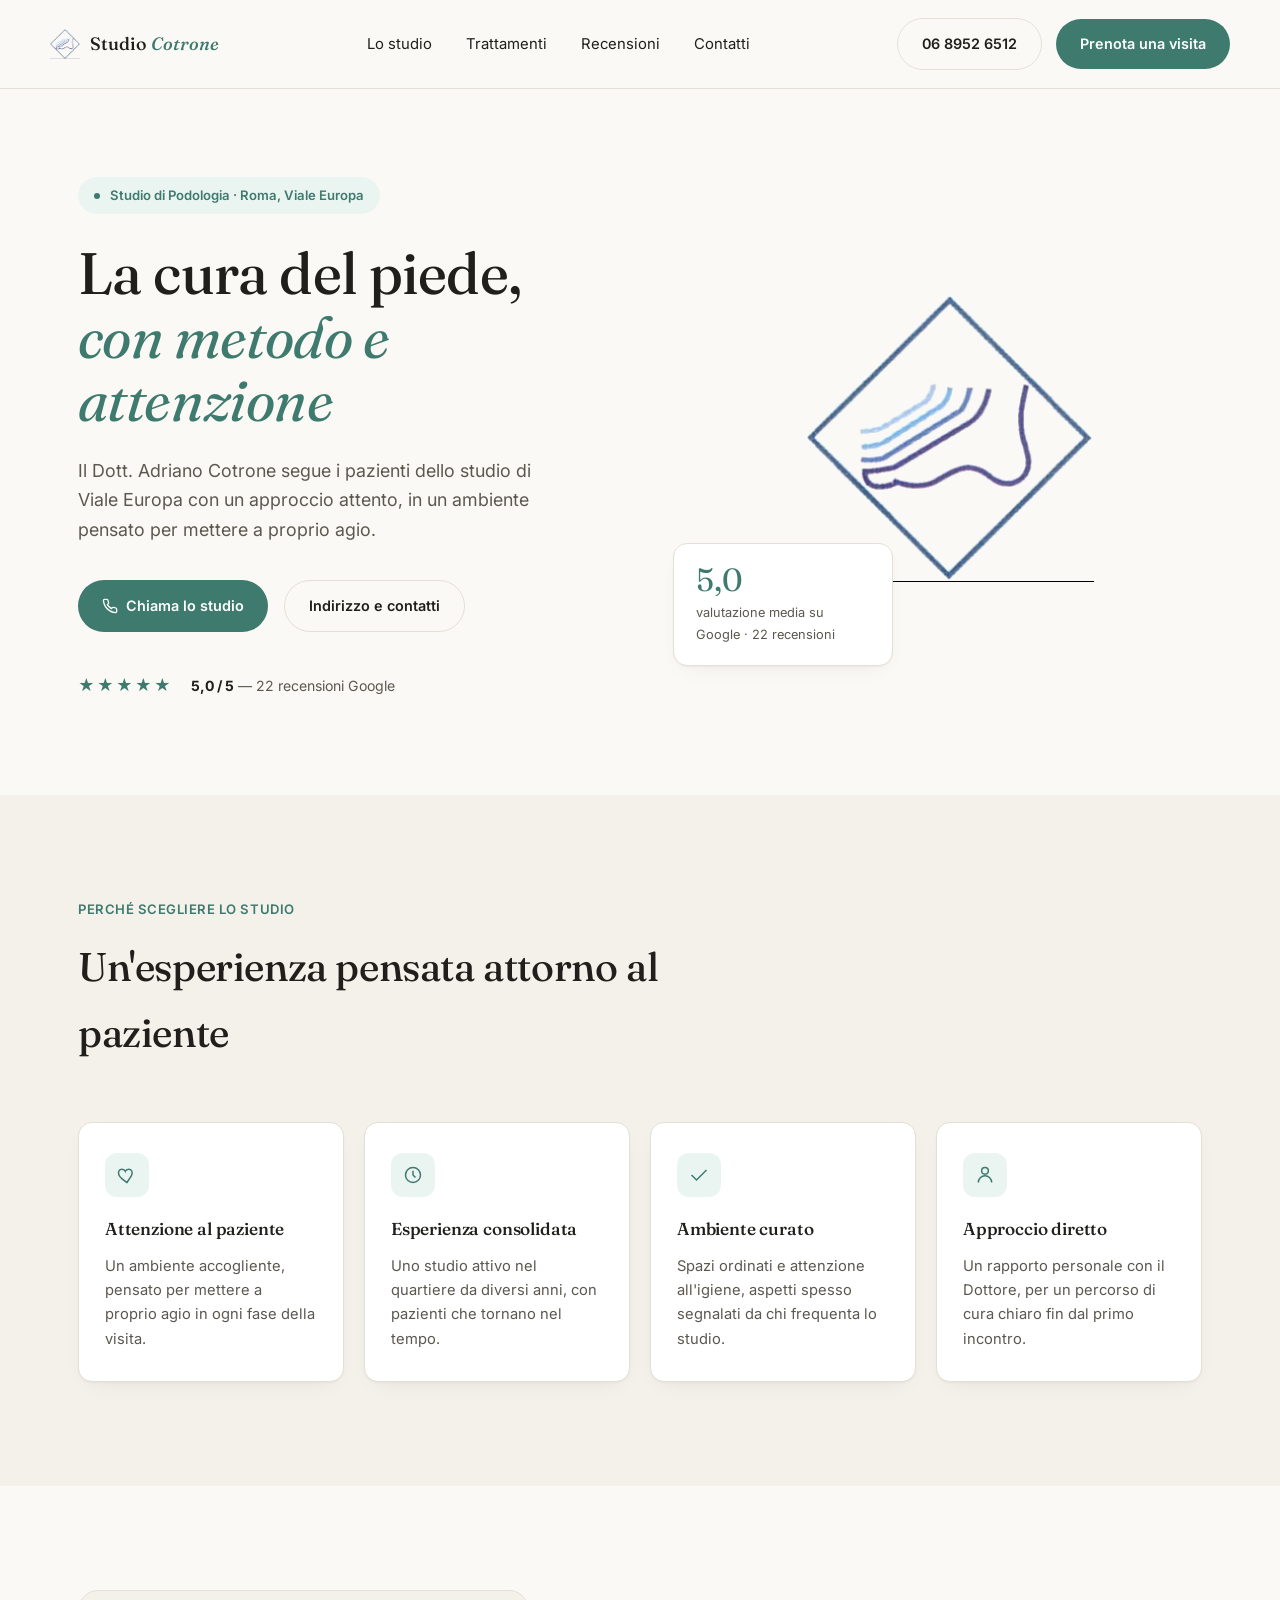
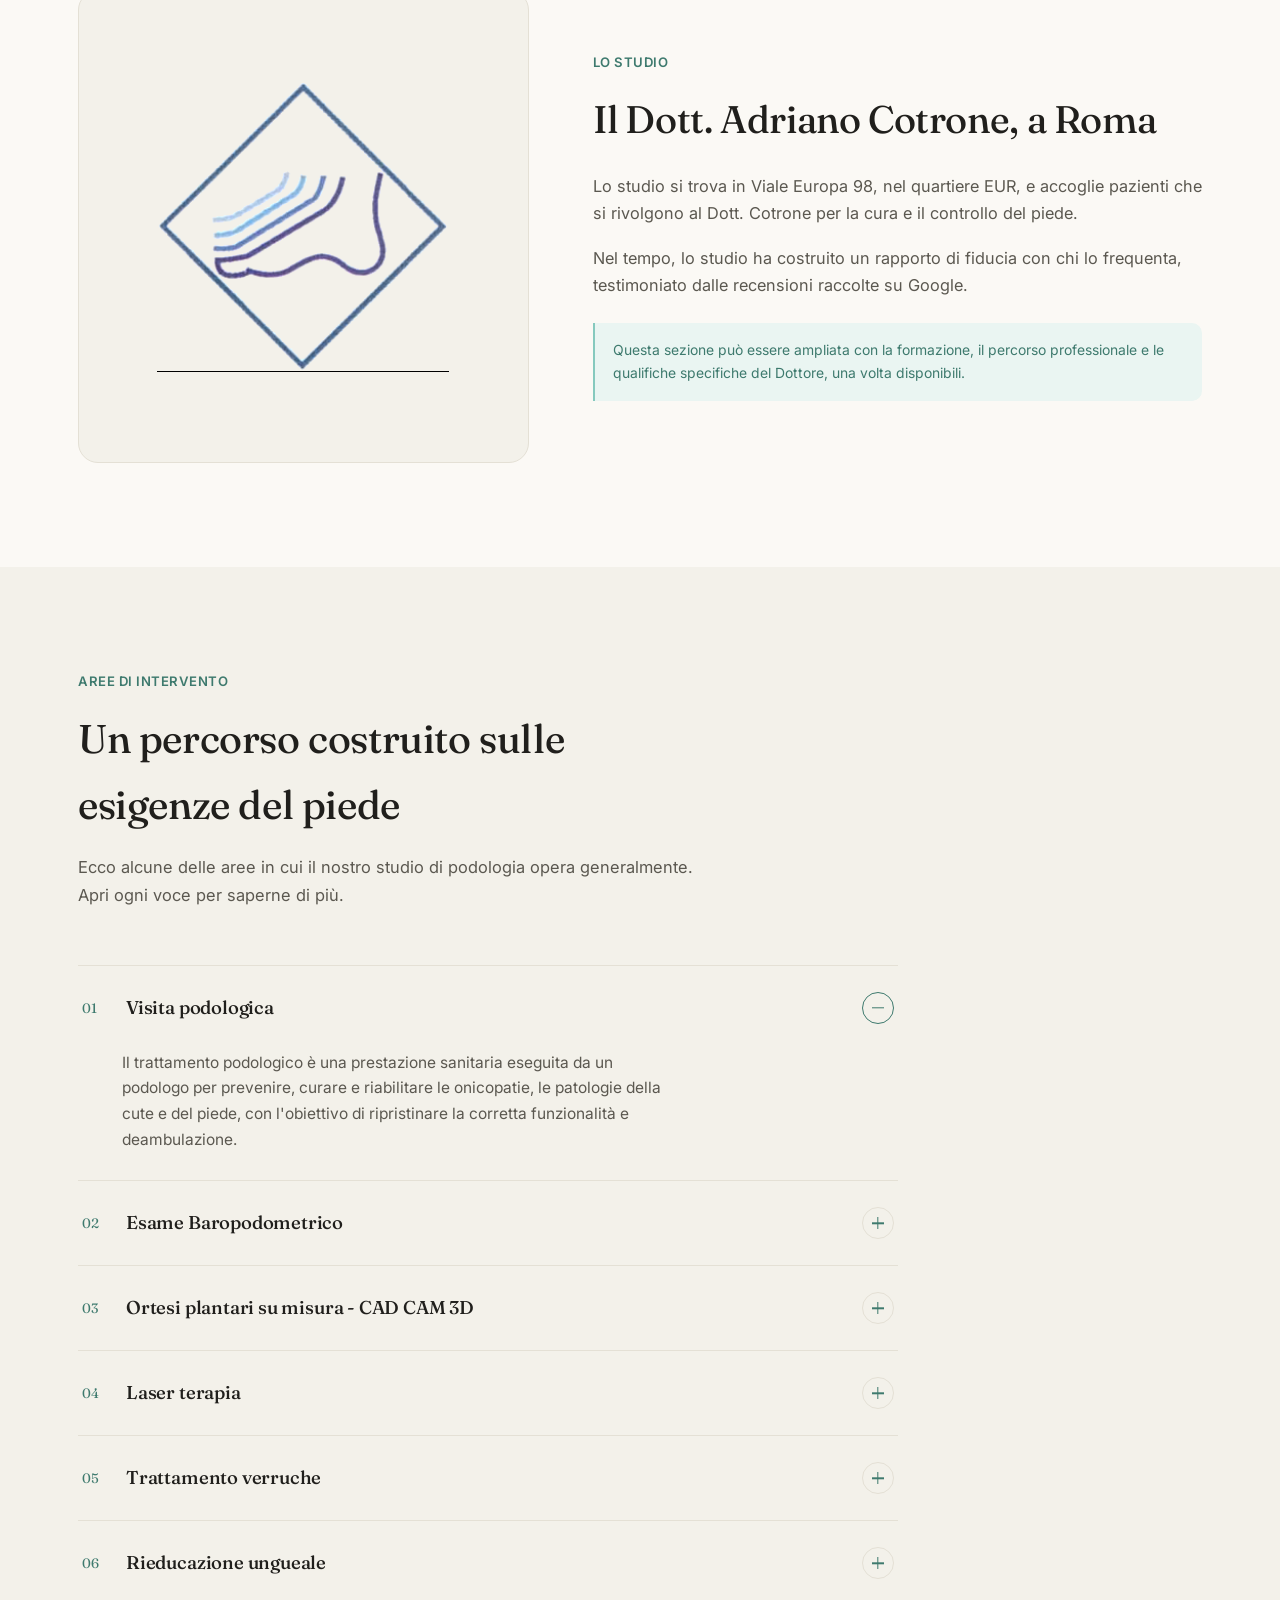
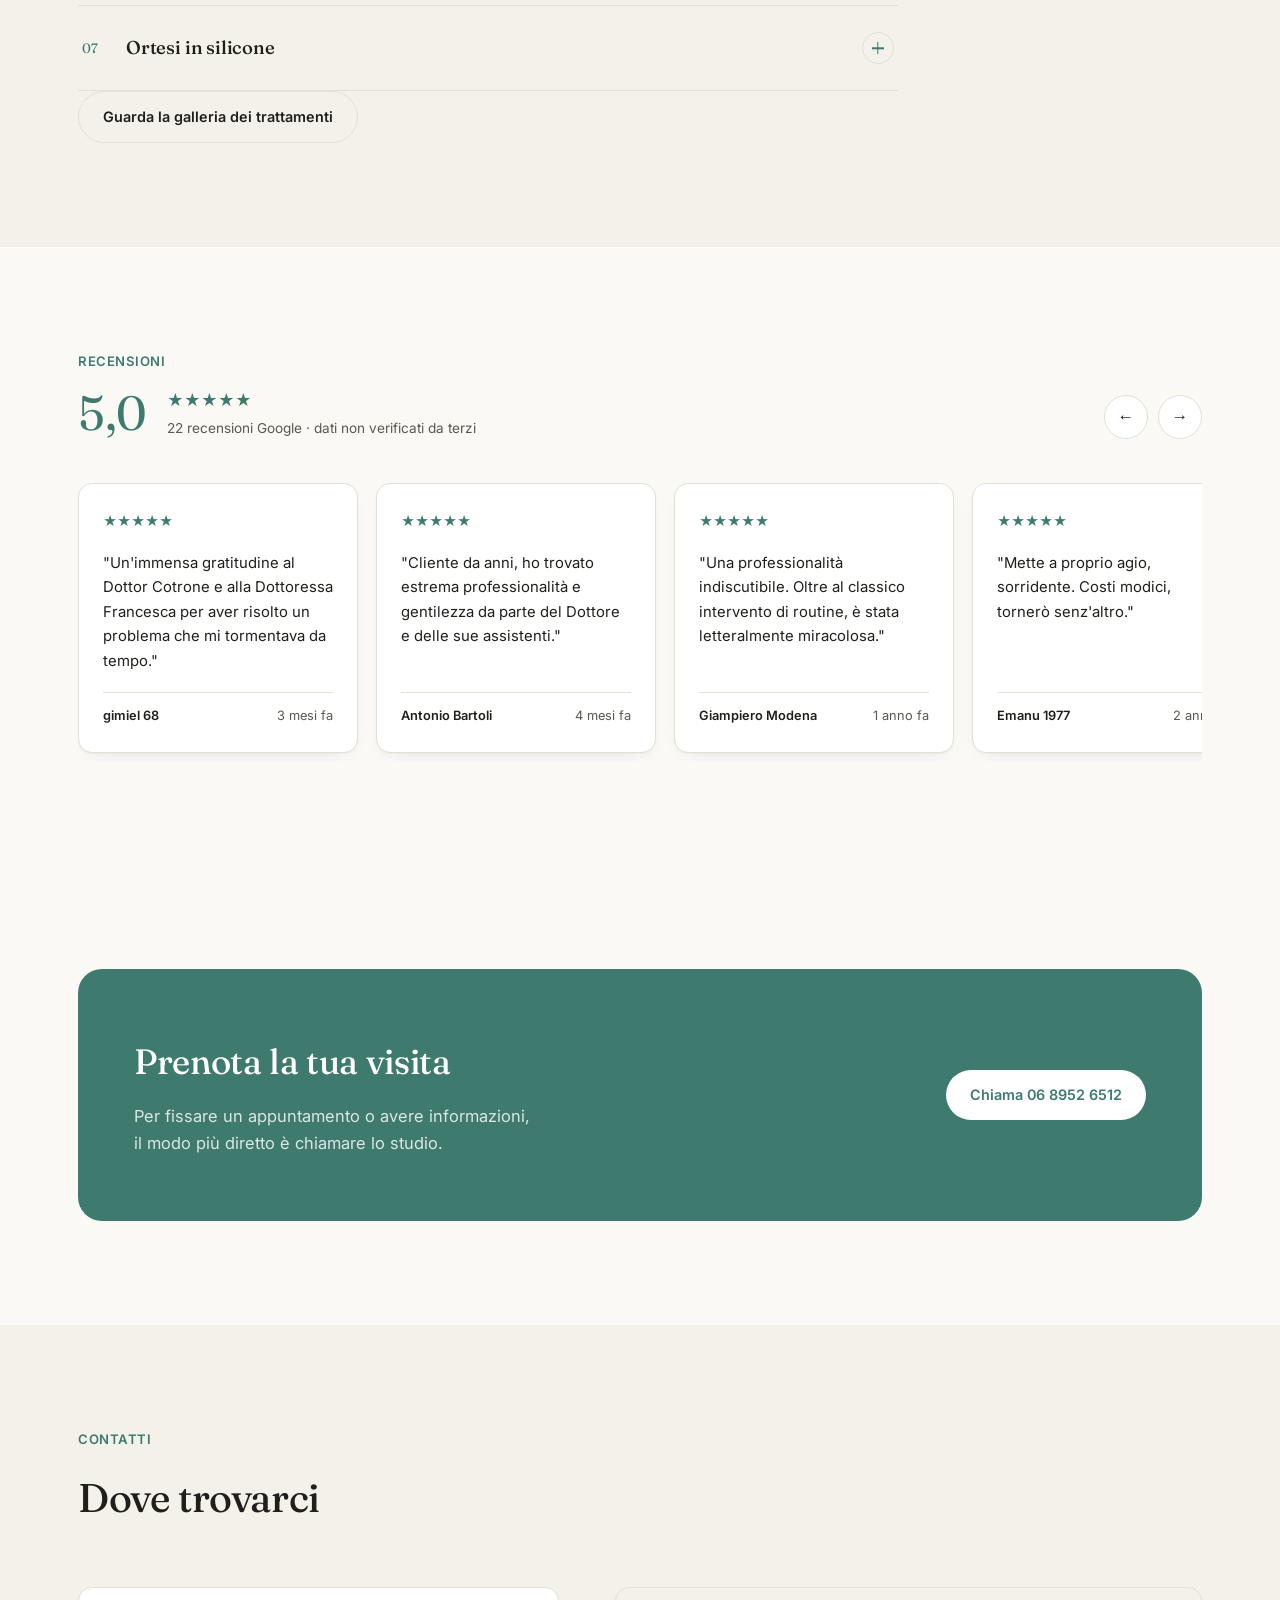
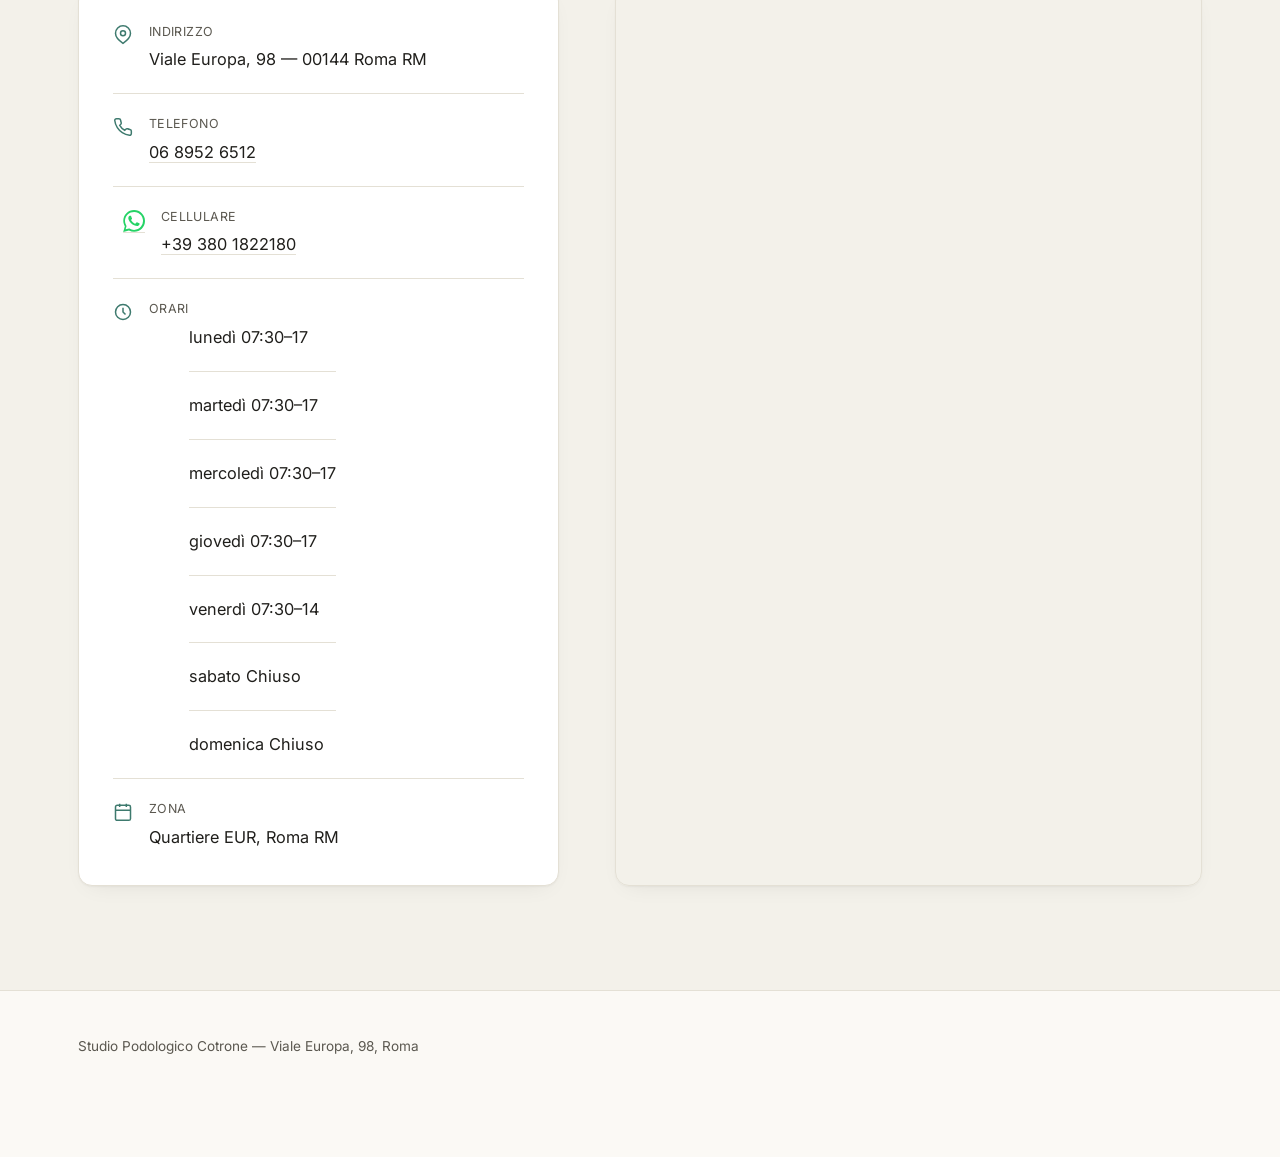
==== commit 363e473c: "Update index.html" ====
--- a/index.html
+++ b/index.html
@@ -212,7 +212,7 @@
 </details>
 
       </div>
-      <p class="acc-note">Elenco indicativo, non esaustivo. Per conoscere i trattamenti effettivamente disponibili e le relative modalità, si consiglia di contattare direttamente lo studio.</p>
+      
       <p class="acc-cta"><a class="btn btn-outline" href="trattamenti.html">Guarda la galleria dei trattamenti</a></p>
     </div>
   </section>
@@ -398,4 +398,4 @@
 </script>
 
 </body>
-</html>+</html>
